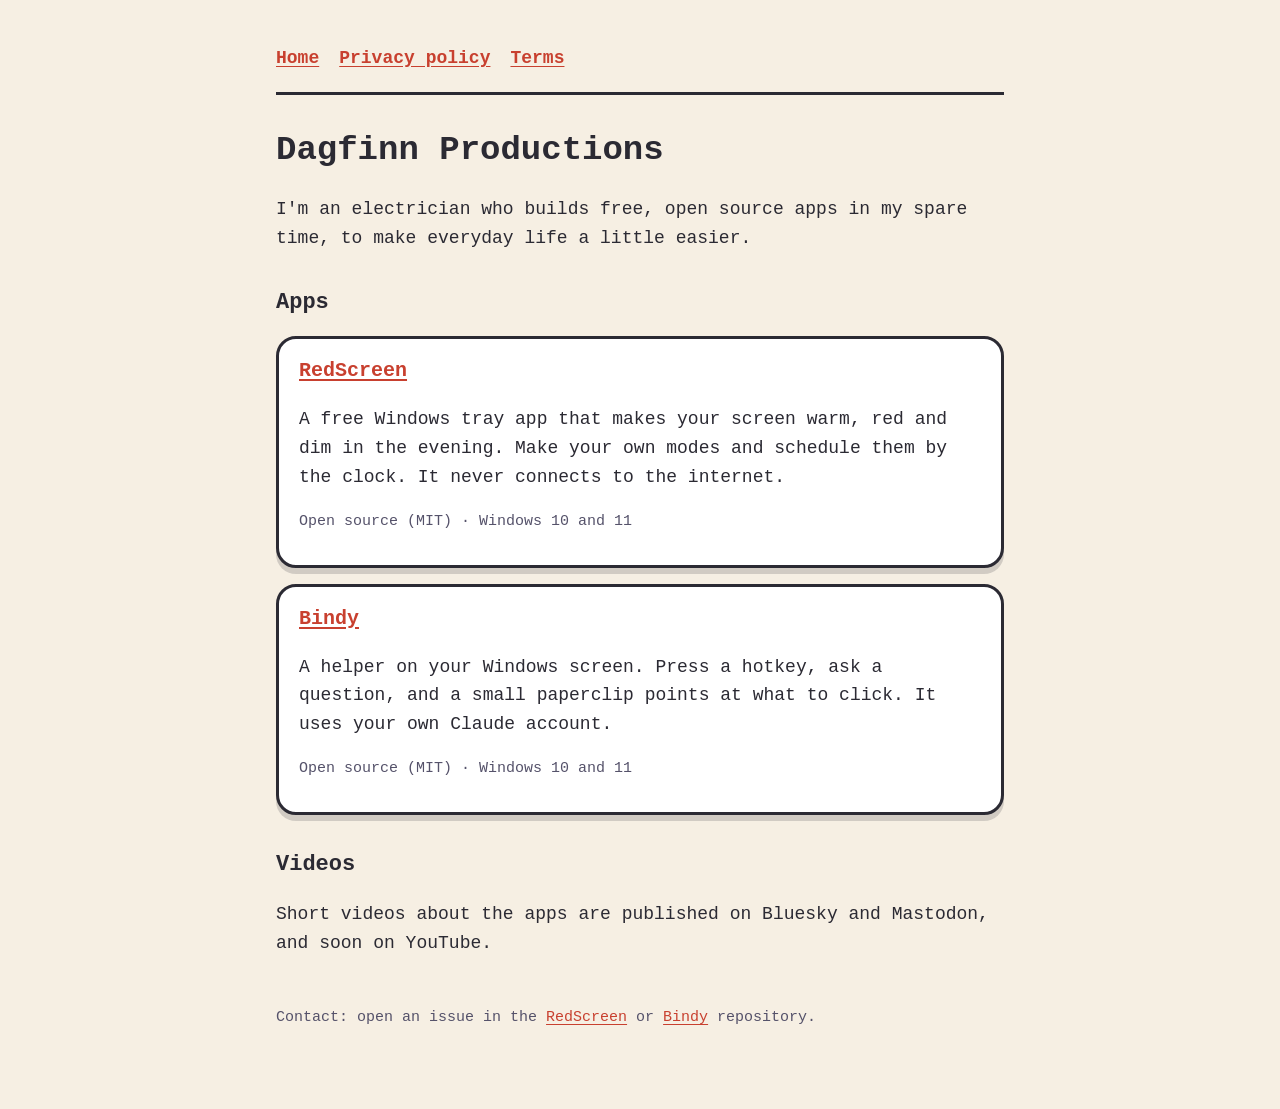
==== index.html @ c5734d8a "Nettside for Dagfinn Productions: forside, personvern og vilkår" ====
<!doctype html>
<html lang="en">
<head>
<meta charset="utf-8">
<meta name="viewport" content="width=device-width, initial-scale=1">
<title>Dagfinn Productions</title>
<meta name="description" content="Free, open source apps that make everyday life a little easier.">
<link rel="stylesheet" href="style.css">
</head>
<body>
<main>
  <nav aria-label="Main">
    <a href="index.html">Home</a>
    <a href="privacy.html">Privacy policy</a>
    <a href="terms.html">Terms</a>
  </nav>
  <h1>Dagfinn Productions</h1>
  <p>I'm an electrician who builds free, open source apps in my spare time, to make everyday life a little easier.</p>

  <h2>Apps</h2>
  <div class="kort">
    <h3><a href="https://github.com/DagF1nn/redscreen">RedScreen</a></h3>
    <p>A free Windows tray app that makes your screen warm, red and dim in the evening. Make your own modes and schedule them by the clock. It never connects to the internet.</p>
    <p class="dempet">Open source (MIT) · Windows 10 and 11</p>
  </div>
  <div class="kort">
    <h3><a href="https://github.com/DagF1nn/bindy">Bindy</a></h3>
    <p>A helper on your Windows screen. Press a hotkey, ask a question, and a small paperclip points at what to click. It uses your own Claude account.</p>
    <p class="dempet">Open source (MIT) · Windows 10 and 11</p>
  </div>

  <h2>Videos</h2>
  <p>Short videos about the apps are published on Bluesky and Mastodon, and soon on YouTube.</p>

  <footer>
    <p>Contact: open an issue in the <a href="https://github.com/DagF1nn/redscreen/issues">RedScreen</a> or <a href="https://github.com/DagF1nn/bindy/issues">Bindy</a> repository.</p>
  </footer>
</main>
</body>
</html>
---- style.css ----
:root { --bg: #f6efe3; --kort: #ffffff; --ink: #2b2a33; --dempet: #55526a; --aksent: #c8402f; --kant: #2b2a33; }
@media (prefers-color-scheme: dark) { :root { --bg: #1d1c24; --kort: #2b2a33; --ink: #f6efe3; --dempet: #b9b5c9; --aksent: #f08a3c; --kant: #f6efe3; } }
* { box-sizing: border-box; }
body { margin: 0; background: var(--bg); color: var(--ink); font: 18px/1.6 Consolas, "Courier New", monospace; }
main { max-width: 760px; margin: 0 auto; padding: 24px 16px 64px; }
h1 { font-size: 34px; margin: 28px 0 8px; }
h2 { font-size: 22px; margin: 32px 0 8px; }
a { color: var(--aksent); text-underline-offset: 3px; }
a:focus-visible { outline: 3px solid var(--aksent); outline-offset: 3px; }
nav { display: flex; flex-wrap: wrap; gap: 8px 20px; padding: 12px 0; border-bottom: 3px solid var(--kant); }
nav a { min-height: 44px; display: inline-flex; align-items: center; font-weight: 700; }
.kort { background: var(--kort); border: 3px solid var(--kant); border-radius: 20px; padding: 16px 20px; margin: 16px 0; box-shadow: 0 6px 0 rgba(43,42,51,0.18); }
.kort h3 { margin: 0 0 4px; font-size: 20px; }
.dempet { color: var(--dempet); font-size: 15px; }
footer { margin-top: 48px; color: var(--dempet); font-size: 15px; }
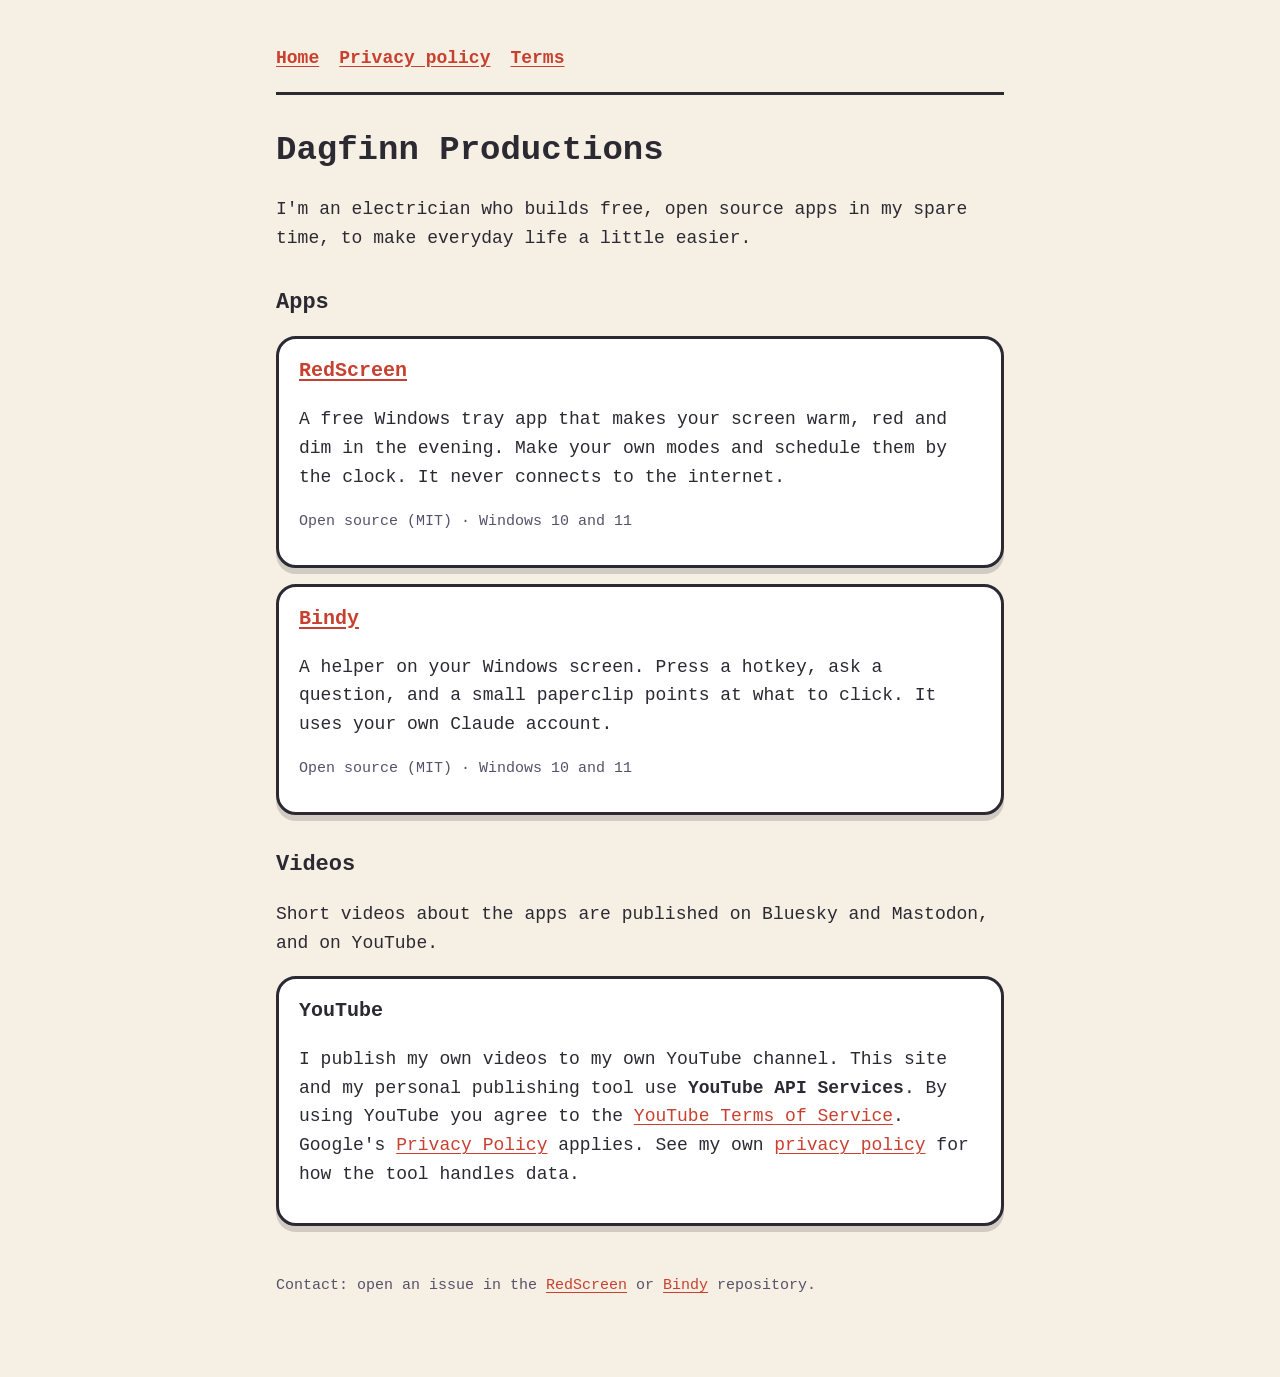
==== commit a096b4e7: "Personvern: oppbevaring og sletting. Forside: YouTube API Services-omtale og lenker" ====
--- a/index.html
+++ b/index.html
@@ -30,7 +30,11 @@
   </div>
 
   <h2>Videos</h2>
-  <p>Short videos about the apps are published on Bluesky and Mastodon, and soon on YouTube.</p>
+  <p>Short videos about the apps are published on Bluesky and Mastodon, and on YouTube.</p>
+  <div class="kort">
+    <h3>YouTube</h3>
+    <p>I publish my own videos to my own YouTube channel. This site and my personal publishing tool use <strong>YouTube API Services</strong>. By using YouTube you agree to the <a href="https://www.youtube.com/t/terms">YouTube Terms of Service</a>. Google's <a href="http://www.google.com/policies/privacy">Privacy Policy</a> applies. See my own <a href="privacy.html">privacy policy</a> for how the tool handles data.</p>
+  </div>
 
   <footer>
     <p>Contact: open an issue in the <a href="https://github.com/DagF1nn/redscreen/issues">RedScreen</a> or <a href="https://github.com/DagF1nn/bindy/issues">Bindy</a> repository.</p>
